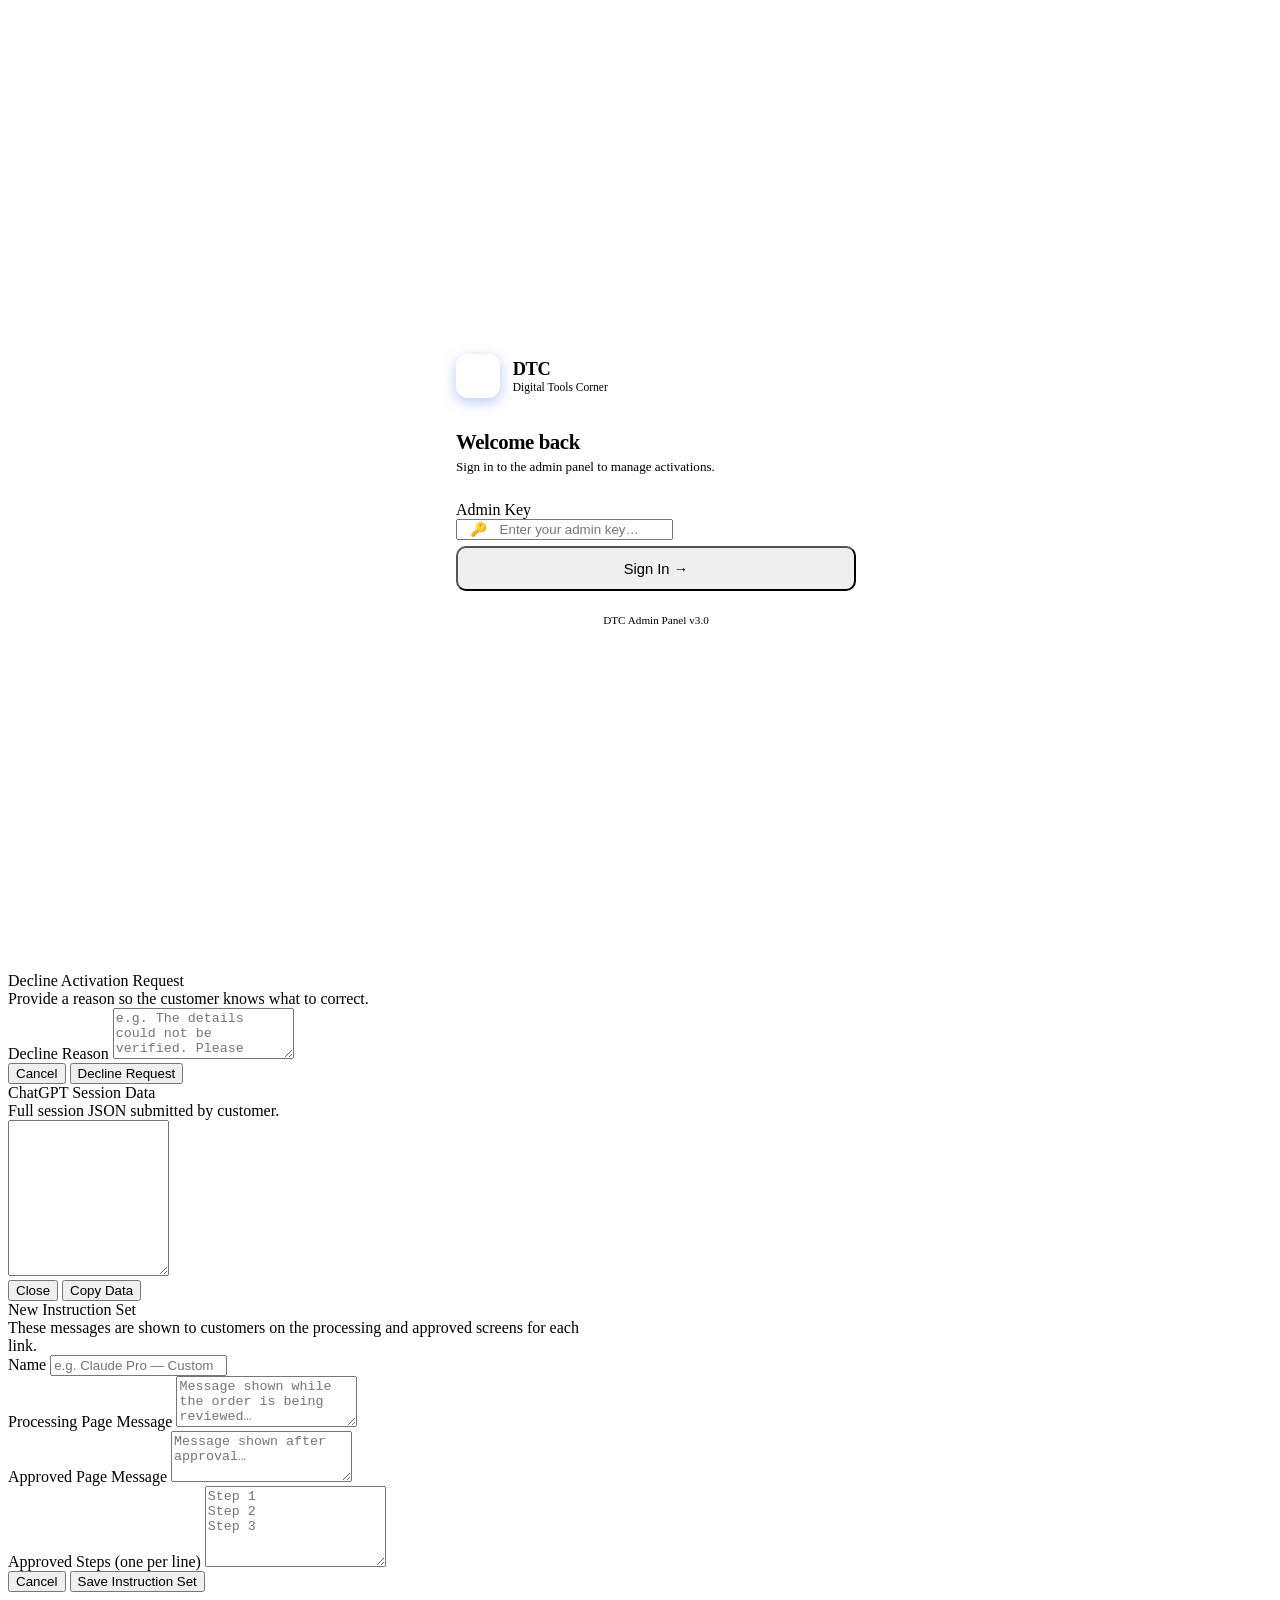
==== public/admin.html @ aa472be1 "Add files via upload" ====
<!DOCTYPE html>
<html lang="en">
<head>
  <meta charset="UTF-8"/>
  <meta name="viewport" content="width=device-width, initial-scale=1.0"/>
  <title>Admin — DTC Digital Tools Corner</title>

  <!-- Google Fonts -->
  <link href="https://fonts.googleapis.com/css2?family=Inter:wght@300;400;500;600;700&family=JetBrains+Mono:wght@400;500&display=swap" rel="stylesheet"/>

  <!-- Modular CSS -->
  <link rel="stylesheet" href="css/theme.css"/>
  <link rel="stylesheet" href="css/layout.css"/>

  <!-- Page-specific component styles (inline — scoped per component) -->
  <style>
    /* ── Dashboard ─────────────────────────────────────────────────────────── */
    .stats { display: grid; grid-template-columns: repeat(6,1fr); gap: .8rem; margin-bottom: 1.3rem; }
    @media (max-width:900px) { .stats { grid-template-columns: repeat(3,1fr); } }
    @media (max-width:480px) { .stats { grid-template-columns: repeat(2,1fr); } }
    .stat     { background: var(--white); border: 1px solid var(--border); border-radius: 10px; padding: .9rem 1rem; box-shadow: var(--shadow); }
    .stat-val { font-size: 1.5rem; font-weight: 700; font-family: 'JetBrains Mono',monospace; color: var(--text); }
    .stat-lbl { font-size: .61rem; color: var(--muted); text-transform: uppercase; letter-spacing: .07em; margin-top: .1rem; font-weight: 500; }
    .sv-blue { color: var(--blue); } .sv-warn { color: var(--warn); }
    .sv-green{ color: var(--success); } .sv-red { color: var(--error); } .sv-ind { color: #6366f1; }

    .link-result     { display: none; margin-top: 1rem; background: var(--success-bg); border: 1px solid var(--success-border); border-radius: 10px; padding: .9rem 1rem; }
    .link-result.show{ display: block; }
    .lr-label { font-size: .63rem; text-transform: uppercase; letter-spacing: .1em; color: var(--success); font-weight: 700; margin-bottom: .45rem; }
    .lr-row   { display: flex; align-items: center; gap: .5rem; }
    .lr-text  { font-family: 'JetBrains Mono',monospace; font-size: .7rem; color: var(--text); flex: 1; overflow: hidden; text-overflow: ellipsis; white-space: nowrap; }
    .lr-note  { font-size: .68rem; color: var(--muted); margin-top: .5rem; }
    .copy-btn { background: var(--white); border: 1.5px solid var(--border); border-radius: 6px; padding: .22rem .55rem; font-size: .66rem; font-family: 'Inter',sans-serif; color: var(--muted); cursor: pointer; transition: all .18s; flex-shrink: 0; font-weight: 600; }
    .copy-btn:hover, .copy-btn.done { border-color: var(--success); color: var(--success); background: var(--success-bg); }

    .orgid-wrap { display: flex; align-items: flex-start; gap: .35rem; }
    .orgid-txt  { font-family: 'JetBrains Mono',monospace; font-size: .66rem; color: var(--text); word-break: break-all; line-height: 1.55; flex: 1; }

    .xbtn { background: none; border: none; color: var(--blue); cursor: pointer; font-size: .67rem; font-family: 'Inter',sans-serif; padding: 0; font-weight: 500; display: block; margin-top: .22rem; }
    .xbtn:hover { text-decoration: underline; }
    .log-row        { display: none; background: #f8faff; }
    .log-row.open   { display: table-row; }
    .log-inner      { padding: .65rem .75rem .65rem 1.8rem; font-size: .63rem; font-family: 'JetBrains Mono',monospace; border-top: 1px solid var(--border); }
    .log-hdr        { display: grid; grid-template-columns: 140px 110px 1fr; gap: .4rem; font-size: .58rem; color: var(--muted); padding-bottom: .25rem; border-bottom: 1px solid var(--border); margin-bottom: .2rem; text-transform: uppercase; letter-spacing: .07em; font-weight: 600; }
    .log-entry      { display: grid; grid-template-columns: 140px 110px 1fr; gap: .4rem; padding: .25rem 0; border-bottom: 1px solid #f1f5f9; color: var(--muted); }
    .log-entry:last-child { border-bottom: none; }
    .le-t { color: var(--text); } .le-ua { overflow: hidden; text-overflow: ellipsis; white-space: nowrap; color: var(--muted2); }

    .sub-exp .days  { font-weight: 700; margin-bottom: .05rem; font-size: .7rem; }
    .sub-exp.ok .days    { color: var(--success); }
    .sub-exp.soon .days  { color: var(--warn); }
    .sub-exp.danger .days{ color: var(--error); }
    .sub-exp .date  { color: var(--muted); font-size: .66rem; font-family: 'JetBrains Mono',monospace; }
    .exp-flag       { display: inline-block; border-radius: 4px; font-size: .6rem; font-weight: 600; padding: .07rem .4rem; margin-top: .15rem; }
    .exp-flag.soon  { background: var(--warn-bg);  border: 1px solid var(--warn-border);  color: var(--warn); }
    .exp-flag.danger,
    .exp-flag.expired { background: var(--error-bg); border: 1px solid var(--error-border); color: var(--error); }

    /* Action buttons inside table */
    .action-wrap  { display: flex; flex-direction: column; gap: .4rem; }
    .approve-btn  { background: var(--success-bg); border: 1.5px solid var(--success-border); border-radius: 7px; padding: .3rem .75rem; font-family: 'Inter',sans-serif; font-size: .73rem; font-weight: 700; color: var(--success); cursor: pointer; transition: all .18s; white-space: nowrap; }
    .approve-btn:hover:not(:disabled)  { background: #dcfce7; border-color: #86efac; transform: translateY(-1px); }
    .approve-btn:disabled  { opacity: .4; cursor: not-allowed; }
    .decline-btn  { background: var(--error-bg);   border: 1.5px solid var(--error-border);   border-radius: 7px; padding: .3rem .75rem; font-family: 'Inter',sans-serif; font-size: .73rem; font-weight: 700; color: var(--error);   cursor: pointer; transition: all .18s; white-space: nowrap; }
    .decline-btn:hover:not(:disabled)  { background: #fee2e2; border-color: #fca5a5; transform: translateY(-1px); }
    /* Generic small action buttons */
    .action-btn       { border-radius: 7px; padding: .28rem .75rem; font-family: 'Inter',sans-serif; font-size: .72rem; font-weight: 700; cursor: pointer; transition: all .18s; white-space: nowrap; border: 1.5px solid; }
    .action-btn:hover { transform: translateY(-1px); }
    .action-btn.deact { background: #f3f4f6; border-color: #d1d5db; color: #6b7280; }
    .action-btn.deact:hover { background: #e5e7eb; border-color: #9ca3af; }
    .action-btn.react { background: var(--blue-light); border-color: var(--blue-mid); color: var(--blue); }
    .action-btn.react:hover { background: #dbeafe; }

    /* ── Customers ─────────────────────────────────────────────────────────── */
    .cust-card { background: var(--white); border: 1.5px solid var(--border); border-radius: 12px; padding: 1.3rem 1.5rem; margin-bottom: .9rem; box-shadow: var(--shadow); transition: all .2s; }
    .cust-card:hover { box-shadow: var(--shadow-md); }
    .cust-card.expiring    { border-color: var(--warn-border);  background: var(--warn-bg); }
    .cust-card.expired-sub { border-color: var(--error-border); background: var(--error-bg); }
    .cust-top { display: flex; align-items: flex-start; justify-content: space-between; gap: 1rem; margin-bottom: .9rem; flex-wrap: wrap; }
    .cust-nm  { font-size: 1rem; font-weight: 700; color: var(--text); margin-bottom: .2rem; }
    .cust-pk  { font-size: .76rem; color: var(--muted); font-weight: 500; }
    .cust-grid{ display: grid; grid-template-columns: repeat(3,1fr); gap: .55rem .9rem; margin-bottom: .9rem; }
    @media (max-width:560px) { .cust-grid { grid-template-columns: 1fr 1fr; } }
    .cf-lbl { font-size: .61rem; text-transform: uppercase; letter-spacing: .08em; color: var(--muted); margin-bottom: .12rem; font-weight: 600; }
    .cf-val { font-size: .75rem; font-family: 'JetBrains Mono',monospace; color: var(--text); word-break: break-all; }
    .cf-val.green { color: var(--success); } .cf-val.warn { color: var(--warn); } .cf-val.red { color: var(--error); }
    .exp-bar-wrap  { margin-bottom: .9rem; }
    .exp-bar-label { display: flex; justify-content: space-between; font-size: .64rem; color: var(--muted); margin-bottom: .3rem; font-weight: 500; }
    .exp-bar       { height: 6px; background: var(--border); border-radius: 3px; overflow: hidden; }
    .exp-bar-fill  { height: 100%; border-radius: 3px; transition: width .5s ease; }
    .email-actions { display: flex; gap: .4rem; flex-wrap: wrap; }

    /* ── Instructions ──────────────────────────────────────────────────────── */
    .instr-card    { background: var(--white); border: 1.5px solid var(--border); border-radius: 12px; padding: 1.2rem 1.4rem; margin-bottom: .8rem; box-shadow: var(--shadow); transition: all .2s; }
    .instr-card:hover { box-shadow: var(--shadow-md); }
    .instr-header  { display: flex; align-items: center; justify-content: space-between; margin-bottom: .7rem; gap: 1rem; flex-wrap: wrap; }
    .instr-name    { font-size: .92rem; font-weight: 700; color: var(--text); }
    .instr-actions { display: flex; gap: .4rem; }
    .instr-preview { font-size: .75rem; color: var(--muted); line-height: 1.6; background: #f8fafc; border: 1px solid var(--border); border-radius: 7px; padding: .75rem .9rem; }
    .preview-label { font-size: .65rem; font-weight: 700; color: var(--muted); text-transform: uppercase; letter-spacing: .07em; margin-bottom: .2rem; }
    .preview-text  { color: var(--text); font-size: .78rem; }
    .preview-steps { padding-left: 1.2rem; font-size: .73rem; color: var(--muted); }

    /* ── Email ─────────────────────────────────────────────────────────────── */
    .provider-btns { display: flex; gap: .4rem; flex-wrap: wrap; margin-bottom: 1.2rem; }
    .gmail-guide   { display: none; background: var(--warn-bg); border: 1px solid var(--warn-border); border-radius: 10px; padding: 1rem 1.1rem; margin-bottom: 1.2rem; font-size: .79rem; line-height: 1.75; color: var(--muted); }
    .email-log-tbl th { text-align: left; font-size: .61rem; text-transform: uppercase; letter-spacing: .08em; color: var(--muted); padding: .4rem .6rem; font-weight: 600; background: #f8fafc; border-bottom: 1px solid var(--border); }
    .email-log-tbl td { padding: .55rem .6rem; border-bottom: 1px solid var(--border); color: var(--muted); font-size: .72rem; }
    .email-log-tbl tr:last-child td { border-bottom: none; }
    .email-log-tbl tr:hover td { background: #f8fafc; }

    /* ── Login screen ──────────────────────────────────────────────────────── */
    #login-wrap {
      min-height: 100vh;
      display: flex;
      align-items: center;
      justify-content: center;
      background: var(--bg);
      width: 100%;
      padding: 2rem 1rem;
    }
    .login-card {
      background: var(--white);
      border: 1px solid var(--border);
      border-radius: 20px;
      padding: 2.8rem 2.4rem;
      width: 100%;
      max-width: 400px;
      box-shadow: var(--shadow-lg);
      animation: fadeUp .4s ease;
    }
    .login-logo {
      display: flex;
      align-items: center;
      gap: .8rem;
      margin-bottom: 2rem;
    }
    .login-logo-icon {
      width: 44px;
      height: 44px;
      background: var(--blue);
      border-radius: 12px;
      display: flex;
      align-items: center;
      justify-content: center;
      box-shadow: 0 4px 14px rgba(37,99,235,.35);
    }
    .login-logo-icon svg { width: 22px; height: 22px; }
    .login-brand   { font-size: 1.15rem; font-weight: 800; color: var(--text); letter-spacing: -.025em; }
    .login-tagline { font-size: .72rem; color: var(--muted); margin-top: .08rem; }
    .login-title   { font-size: 1.3rem; font-weight: 700; color: var(--text); margin-bottom: .3rem; letter-spacing: -.02em; }
    .login-sub     { font-size: .82rem; color: var(--muted); margin-bottom: 1.6rem; }
    .input-group   { position: relative; }
    .input-group input { padding-left: 2.6rem; }
    .input-group-icon { position: absolute; left: .85rem; top: 50%; transform: translateY(-50%); color: var(--muted2); font-size: .85rem; pointer-events: none; }
    .btn-login     { width: 100%; padding: .8rem; font-size: .92rem; border-radius: 10px; margin-top: .4rem; }
    .login-footer  { margin-top: 1.4rem; font-size: .7rem; color: var(--muted2); text-align: center; }
  </style>
</head>
<body>

<!-- ══════════════════════════════════════════════════════════════════════════
     LOGIN SCREEN
═══════════════════════════════════════════════════════════════════════════ -->
<div id="login-wrap">
  <div class="login-card">
    <div class="login-logo">
      <div class="login-logo-icon">
        <svg viewBox="0 0 24 24" fill="none" stroke="#fff" stroke-width="2.3" stroke-linecap="round" stroke-linejoin="round">
          <path d="M13 2L3 14h9l-1 8 10-12h-9l1-8z"/>
        </svg>
      </div>
      <div>
        <div class="login-brand">DTC</div>
        <div class="login-tagline">Digital Tools Corner</div>
      </div>
    </div>

    <div class="login-title">Welcome back</div>
    <div class="login-sub">Sign in to the admin panel to manage activations.</div>

    <div class="form-group">
      <label for="admin-key">Admin Key</label>
      <div class="input-group">
        <span class="input-group-icon">🔑</span>
        <input type="password" id="admin-key" placeholder="Enter your admin key…"/>
      </div>
    </div>

    <button class="btn btn-primary btn-login" id="login-btn" onclick="Auth.login()">Sign In →</button>
    <div class="msg err" id="login-err"></div>

    <div class="login-footer">DTC Admin Panel v3.0</div>
  </div>
</div>


<!-- ══════════════════════════════════════════════════════════════════════════
     APP SHELL  (hidden until login)
═══════════════════════════════════════════════════════════════════════════ -->
<div id="app" style="display:none; width:100%">

  <!-- ── Sidebar ── -->
  <nav class="sidebar" id="sidebar">
    <div class="sb-brand">
      <div class="sb-logo">
        <div class="sb-icon">
          <svg viewBox="0 0 24 24" fill="none" stroke="#fff" stroke-width="2.3" stroke-linecap="round" stroke-linejoin="round">
            <path d="M13 2L3 14h9l-1 8 10-12h-9l1-8z"/>
          </svg>
        </div>
        <div class="sb-name">DTC</div>
      </div>
      <div class="sb-tag">Digital Tools Corner</div>
    </div>

    <div class="nav">
      <div class="nav-sec">Main</div>
      <div class="nav-item active" onclick="Shell.navigate('dashboard', this)">
        <span class="icon">⚡</span>Dashboard
      </div>
      <div class="nav-item" onclick="Shell.navigate('customers', this)">
        <span class="icon">👤</span>Customers
        <span class="nav-badge" id="nb-exp" style="display:none">0</span>
      </div>

      <div class="nav-sec" style="margin-top:.5rem">Settings</div>
      <div class="nav-item" onclick="Shell.navigate('instructions', this)">
        <span class="icon">📋</span>Instructions
      </div>
      <div class="nav-item" onclick="Shell.navigate('email', this)">
        <span class="icon">✉</span>Email Config
      </div>
    </div>

    <div class="sb-footer">Admin Panel v3.0</div>
  </nav>

  <!-- ── Main ── -->
  <main class="main">
    <button class="mob-btn" id="mob-menu-btn">☰ Menu</button>

    <!-- ── PAGE: Dashboard ── -->
    <div class="page active" id="page-dashboard">
      <div class="ph">
        <div class="ph-title">Dashboard</div>
        <div class="ph-sub">Generate activation links and review customer submissions.</div>
      </div>

      <!-- Generate card -->
      <div class="card">
        <div class="card-title">Generate Activation Link</div>
        <div class="form-row">
          <div class="form-group" style="margin-bottom:0">
            <label>Customer Name</label>
            <input type="text" id="cust-name" placeholder="e.g. Ahmed Khan"/>
          </div>
          <div class="form-group" style="margin-bottom:0">
            <label>Product</label>
            <select id="gen-product" onchange="Dashboard.refreshDropdowns(this.value)">
              <option value="claude">Claude Pro</option>
              <option value="chatgpt">ChatGPT Plus</option>
            </select>
          </div>
        </div>
        <div class="form-row" style="margin-top:.9rem">
          <div class="form-group" style="margin-bottom:0">
            <label>Package</label>
            <select id="pkg">
              <option value="">— Select Package —</option>
              <option>Claude Pro — 1 Month</option>
              <option>Claude Pro — 3 Months</option>
              <option>Claude Pro — 6 Months</option>
              <option>Claude Pro — 1 Year</option>
              <option>Custom Package</option>
            </select>
          </div>
          <div class="form-group" style="margin-bottom:0">
            <label>Instruction Set</label>
            <select id="gen-instr-set">
              <option value="">— Default —</option>
            </select>
          </div>
        </div>
        <button class="btn btn-primary" style="margin-top:.6rem" onclick="Dashboard.generateLink()">
          ⚡ Generate Link
        </button>
        <div class="msg err" id="gen-err"></div>
        <div class="link-result" id="link-result">
          <div class="lr-label">✓ Link Ready — Share with customer</div>
          <div class="lr-row">
            <span class="lr-text" id="gen-link"></span>
            <button class="copy-btn" id="copy-btn" onclick="Dashboard.copyGenLink()">Copy</button>
          </div>
          <div class="lr-note">⚠ This link is valid for <strong>6 months</strong>.</div>
        </div>
      </div>

      <!-- Stats row -->
      <div class="stats">
        <div class="stat"><div class="stat-val" id="s-all">0</div><div class="stat-lbl">Total Links</div></div>
        <div class="stat"><div class="stat-val sv-ind" id="s-pend">0</div><div class="stat-lbl">Not Opened</div></div>
        <div class="stat"><div class="stat-val sv-blue" id="s-acc">0</div><div class="stat-lbl">Opened</div></div>
        <div class="stat"><div class="stat-val sv-warn" id="s-sub">0</div><div class="stat-lbl">Submitted</div></div>
        <div class="stat"><div class="stat-val sv-green" id="s-act">0</div><div class="stat-lbl">Activated</div></div>
        <div class="stat"><div class="stat-val sv-red" id="s-exp">0</div><div class="stat-lbl">Expired / Declined</div></div>
      </div>

      <!-- Links table -->
      <div class="card">
        <div class="card-title">
          <span>All Links</span>
          <button class="btn btn-outline btn-sm" onclick="Dashboard.reload()">↻ Refresh</button>
        </div>
        <div class="filters" id="df">
          <button class="fb active" onclick="Dashboard.setFilter('all',this)">All</button>
          <button class="fb" onclick="Dashboard.setFilter('pending',this)">Not Opened</button>
          <button class="fb" onclick="Dashboard.setFilter('accessed',this)">Opened</button>
          <button class="fb" onclick="Dashboard.setFilter('submitted',this)">Submitted</button>
          <button class="fb" onclick="Dashboard.setFilter('activated',this)">Activated</button>
          <button class="fb" onclick="Dashboard.setFilter('declined',this)">Declined</button>
          <button class="fb" onclick="Dashboard.setFilter('expired',this)">Expired</button>
          <button class="fb" onclick="Dashboard.setFilter('deactivated',this)">Deactivated</button>
        </div>
        <div id="dash-tbl"><div class="empty">Click Refresh to load data.</div></div>
      </div>
    </div><!-- /page-dashboard -->


    <!-- ── PAGE: Customers ── -->
    <div class="page" id="page-customers">
      <div class="ph">
        <div class="ph-title">Customers</div>
        <div class="ph-sub">Subscription status, expiry tracking and email communication.</div>
      </div>
      <div class="filters" id="cf" style="margin-bottom:1.2rem">
        <button class="fb active" onclick="Customers.setFilter('all',this)">All</button>
        <button class="fb" onclick="Customers.setFilter('active',this)">Active</button>
        <button class="fb" onclick="Customers.setFilter('expiring',this)">Expiring Soon</button>
        <button class="fb" onclick="Customers.setFilter('expired',this)">Expired</button>
      </div>
      <div id="cust-list"><div class="empty">Loading…</div></div>
    </div><!-- /page-customers -->


    <!-- ── PAGE: Instructions ── -->
    <div class="page" id="page-instructions">
      <div class="ph">
        <div class="ph-title">Instructions</div>
        <div class="ph-sub">Customise the messages customers see on the processing and approval screens.</div>
      </div>
      <button class="btn btn-primary" style="margin-bottom:1.2rem" onclick="Instructions.openModal()">
        + New Instruction Set
      </button>
      <div id="instr-list"><div class="empty">Loading…</div></div>
    </div><!-- /page-instructions -->


    <!-- ── PAGE: Email Config ── -->
    <div class="page" id="page-email">
      <div class="ph">
        <div class="ph-title">Email Configuration</div>
        <div class="ph-sub">Set up SMTP to send automatic renewal reminders and expiry notices.</div>
      </div>

      <div class="card">
        <div class="card-title">SMTP Settings</div>
        <div class="provider-btns">
          <span style="font-size:.72rem;color:var(--muted);font-weight:500;align-self:center;margin-right:.2rem">Quick setup:</span>
          <button class="btn btn-outline btn-sm" onclick="EmailConfig.applyPreset('gmail')">Gmail</button>
          <button class="btn btn-outline btn-sm" onclick="EmailConfig.applyPreset('outlook')">Outlook</button>
          <button class="btn btn-outline btn-sm" onclick="EmailConfig.applyPreset('yahoo')">Yahoo</button>
          <button class="btn btn-outline btn-sm" onclick="EmailConfig.applyPreset('brevo')">Brevo (free)</button>
          <button class="btn btn-outline btn-sm" onclick="EmailConfig.applyPreset('sendgrid')">SendGrid (free)</button>
        </div>
        <div class="gmail-guide" id="gmail-guide">
          <strong style="color:var(--warn);display:block;margin-bottom:.4rem">⚠ Gmail requires an App Password</strong>
          <ol style="padding-left:1.3rem;color:var(--muted)">
            <li>Go to <strong>myaccount.google.com</strong> → Security</li>
            <li>Enable <strong>2-Step Verification</strong></li>
            <li>Search <strong>App Passwords</strong> → Create one named "DTC Portal"</li>
            <li>Paste the 16-character password into the Password field below</li>
          </ol>
        </div>
        <div class="form-row">
          <div class="form-group"><label>SMTP Host</label><input id="em-host" placeholder="smtp.gmail.com"/></div>
          <div class="form-group"><label>Port</label><input id="em-port" placeholder="587"/></div>
        </div>
        <div class="form-row">
          <div class="form-group"><label>Email Address</label><input type="email" id="em-user" placeholder="you@gmail.com"/></div>
          <div class="form-group"><label>App Password</label><input type="password" id="em-pass" placeholder="••••••••••"/></div>
        </div>
        <div class="form-row">
          <div class="form-group"><label>Sender Name</label><input id="em-name" placeholder="DTC Digital Tools Corner"/></div>
          <div class="form-group" style="display:flex;align-items:flex-end;padding-bottom:.1rem">
            <label class="toggle">
              <input type="checkbox" id="em-ssl"/>
              <div class="toggle-track"><div class="toggle-thumb"></div></div>
              <span style="font-size:.82rem;color:var(--text);margin-left:.4rem;font-weight:500">SSL (port 465)</span>
            </label>
          </div>
        </div>
        <div style="display:flex;gap:.6rem;flex-wrap:wrap">
          <button class="btn btn-primary" onclick="EmailConfig.save()">Save Configuration</button>
          <button class="btn btn-outline" onclick="EmailConfig.sendTest()"><span id="test-txt">Send Test Email</span></button>
        </div>
        <div class="msg ok" id="em-ok"></div>
        <div class="msg err" id="em-err"></div>
      </div>

      <div class="card">
        <div class="card-title">Email Log</div>
        <div id="email-log-wrap"><div class="empty">No emails sent yet.</div></div>
      </div>
    </div><!-- /page-email -->

  </main>
</div><!-- /app -->


<!-- ══════════════════════════════════════════════════════════════════════════
     MODALS
═══════════════════════════════════════════════════════════════════════════ -->

<!-- Decline -->
<div class="modal-overlay" id="decline-modal">
  <div class="modal">
    <div class="modal-title">Decline Activation Request</div>
    <div class="modal-sub">Provide a reason so the customer knows what to correct.</div>
    <input type="hidden" id="decline-token"/>
    <div class="form-group">
      <label>Decline Reason</label>
      <textarea id="decline-reason" rows="3" placeholder="e.g. The details could not be verified. Please resubmit."></textarea>
    </div>
    <div class="modal-actions">
      <button class="btn btn-outline" onclick="Modals.closeDecline()">Cancel</button>
      <button class="btn btn-danger"  onclick="Modals.confirmDecline()">Decline Request</button>
    </div>
  </div>
</div>

<!-- Session Data Viewer -->
<div class="modal-overlay" id="session-modal">
  <div class="modal">
    <div class="modal-title">ChatGPT Session Data</div>
    <div class="modal-sub">Full session JSON submitted by customer.</div>
    <textarea id="session-modal-content" rows="10"
      style="font-family:'JetBrains Mono',monospace;font-size:.72rem;resize:vertical" readonly></textarea>
    <div class="modal-actions">
      <button class="btn btn-outline" onclick="Modals.closeSession()">Close</button>
      <button class="btn btn-primary" onclick="Modals.copySession()">Copy Data</button>
    </div>
  </div>
</div>

<!-- Instruction Set Editor -->
<div class="modal-overlay" id="instr-modal">
  <div class="modal" style="max-width:600px">
    <div class="modal-title" id="instr-modal-title">New Instruction Set</div>
    <div class="modal-sub">These messages are shown to customers on the processing and approved screens for each link.</div>
    <input type="hidden" id="instr-id"/>
    <div class="form-group">
      <label>Name</label>
      <input id="instr-name" placeholder="e.g. Claude Pro — Custom"/>
    </div>
    <div class="form-group">
      <label>Processing Page Message</label>
      <textarea id="instr-processing" rows="3" placeholder="Message shown while the order is being reviewed…"></textarea>
    </div>
    <div class="form-group">
      <label>Approved Page Message</label>
      <textarea id="instr-approved" rows="3" placeholder="Message shown after approval…"></textarea>
    </div>
    <div class="form-group">
      <label>Approved Steps <span style="font-weight:400;color:var(--muted)">(one per line)</span></label>
      <textarea id="instr-steps" rows="5" placeholder="Step 1&#10;Step 2&#10;Step 3"></textarea>
    </div>
    <div class="msg err" id="instr-err"></div>
    <div class="modal-actions">
      <button class="btn btn-outline" onclick="Instructions.closeModal()">Cancel</button>
      <button class="btn btn-primary" onclick="Instructions.save()">Save Instruction Set</button>
    </div>
  </div>
</div>


<!-- ══════════════════════════════════════════════════════════════════════════
     JAVASCRIPT — load in dependency order
═══════════════════════════════════════════════════════════════════════════ -->
<script src="js/utils.js"></script>
<script src="js/store.js"></script>
<script src="js/auth.js"></script>
<script src="js/shell.js"></script>
<script src="js/dashboard.js"></script>
<script src="js/customers.js"></script>
<script src="js/instructions.js"></script>
<script src="js/email.js"></script>
<script src="js/modals.js"></script>

<script>
  // ── Bootstrap: wire up everything once DOM is ready ──
  document.addEventListener('DOMContentLoaded', () => {
    Auth.init();
    Modals.init();
  });
</script>

</body>
</html>
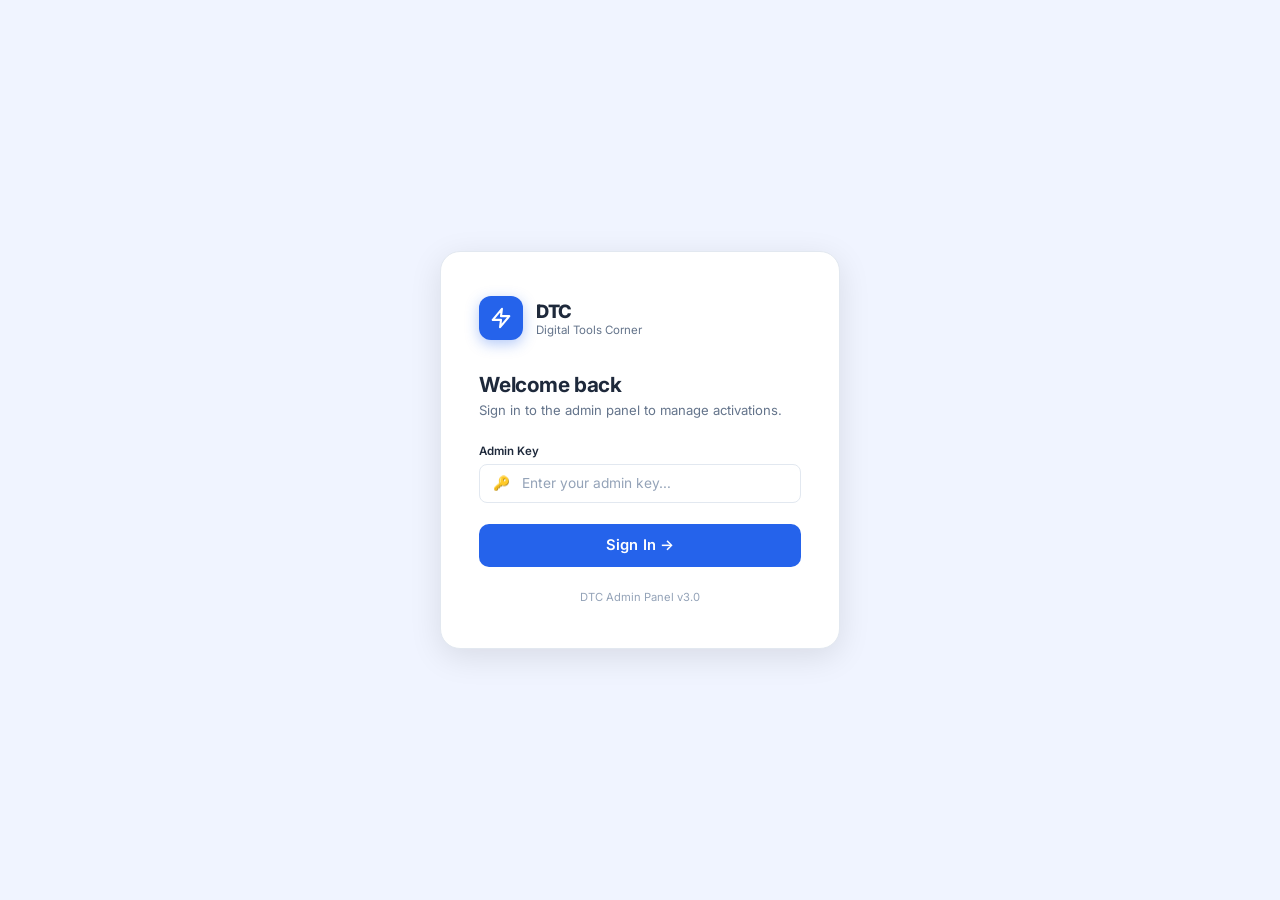
==== commit cfc5d523: "Add files via upload" ====
--- a/public/admin.html
+++ b/public/admin.html
@@ -108,6 +108,70 @@
     .email-log-tbl td { padding: .55rem .6rem; border-bottom: 1px solid var(--border); color: var(--muted); font-size: .72rem; }
     .email-log-tbl tr:last-child td { border-bottom: none; }
     .email-log-tbl tr:hover td { background: #f8fafc; }
+
+    /* ── Instruction section labels ──────────────────────────────────────────── */
+    .instr-section-label{font-size:.6rem;font-weight:700;letter-spacing:.12em;text-transform:uppercase;color:var(--blue);background:var(--blue-light);border:1px solid var(--blue-mid);border-radius:4px;padding:.12rem .5rem;display:inline-block;margin-bottom:.4rem}
+    .instr-section-divider{height:1px;background:var(--border);margin:1rem 0 .8rem}
+    .modal-section-label{font-size:.65rem;font-weight:700;letter-spacing:.1em;text-transform:uppercase;color:var(--blue);margin-bottom:.7rem;padding:.3rem .7rem;background:var(--blue-light);border-radius:6px;display:block}
+
+    /* ── Products page ───────────────────────────────────────────────────────── */
+    .product-card{background:var(--white);border:1.5px solid var(--border);border-radius:12px;padding:1.2rem 1.4rem;margin-bottom:.9rem;box-shadow:var(--shadow);transition:all .2s}
+    .product-card:hover{box-shadow:var(--shadow-md)}
+    .product-card.inactive{opacity:.6}
+    .product-card-header{display:flex;align-items:flex-start;justify-content:space-between;gap:1rem;margin-bottom:.8rem;flex-wrap:wrap}
+    .product-dot{width:12px;height:12px;border-radius:50%;flex-shrink:0;margin-top:.15rem}
+    .product-name{font-size:.92rem;font-weight:700;color:var(--text)}
+    .product-meta{font-size:.74rem;color:var(--muted);margin-top:.1rem}
+    .product-packages{display:flex;flex-direction:column;gap:.3rem;margin-bottom:.7rem}
+    .pkg-row{display:flex;align-items:center;gap:.6rem;font-size:.76rem;padding:.25rem .5rem;background:#f8fafc;border-radius:6px}
+    .pkg-label{flex:1;color:var(--text);font-weight:500}
+    .pkg-price{font-weight:700;color:var(--success);font-family:'JetBrains Mono',monospace;min-width:50px;text-align:right}
+    .pkg-duration{color:var(--muted);font-size:.68rem;min-width:35px;text-align:right}
+    .product-creds{background:#fdf4ff;border:1px solid #e9d5ff;border-radius:8px;padding:.65rem .85rem}
+    .creds-label{font-size:.63rem;font-weight:700;text-transform:uppercase;letter-spacing:.08em;color:#7c3aed;margin-bottom:.3rem}
+    .creds-preview{font-size:.72rem;color:#581c87;font-family:'JetBrains Mono',monospace;white-space:pre-wrap;word-break:break-all}
+    /* Package edit rows in modal */
+    .pkg-edit-row{display:grid;grid-template-columns:1fr 90px 80px 32px;gap:.5rem;align-items:center;margin-bottom:.5rem}
+    .pkg-price-wrap{position:relative}
+    .pkg-currency{position:absolute;left:.7rem;top:50%;transform:translateY(-50%);color:var(--muted);font-size:.82rem;pointer-events:none}
+    .pkg-price-input,.pkg-label-input,.pkg-dur-input{padding:.5rem .7rem;font-size:.82rem;border:1.5px solid var(--border);border-radius:7px;background:var(--white);color:var(--text);outline:none;width:100%}
+    .pkg-price-input{padding-left:1.6rem}
+    .pkg-price-input:focus,.pkg-label-input:focus,.pkg-dur-input:focus{border-color:var(--blue);box-shadow:0 0 0 3px rgba(37,99,235,.1)}
+    @media(max-width:480px){.pkg-edit-row{grid-template-columns:1fr 1fr;gap:.4rem}}
+    /* Price badge in dashboard */
+    .price-badge{display:inline-flex;align-items:center;padding:.1rem .5rem;border-radius:99px;font-size:.62rem;font-weight:700;background:#f0fdf4;border:1px solid #bbf7d0;color:#15803d;font-family:'JetBrains Mono',monospace}
+    /* Price input in generate form */
+    .price-input-wrap{position:relative}
+    .price-input-wrap input{padding-left:1.8rem}
+    .price-currency-icon{position:absolute;left:.75rem;top:50%;transform:translateY(-50%);color:var(--muted);font-weight:700;font-size:.88rem;pointer-events:none}
+
+    /* ── Revenue page ──────────────────────────────────────────────────────── */
+    .rev-big{font-size:2.4rem;font-weight:800;font-family:'JetBrains Mono',monospace;color:var(--success);letter-spacing:-.03em;margin-bottom:.2rem}
+    .rev-big-label{font-size:.72rem;color:var(--muted);text-transform:uppercase;letter-spacing:.1em;font-weight:600}
+    .rev-product-block{background:var(--white);border:1px solid var(--border);border-radius:10px;padding:1rem 1.2rem;margin-bottom:.9rem;box-shadow:var(--shadow)}
+    .rev-product-header{display:flex;align-items:center;justify-content:space-between;margin-bottom:.6rem;flex-wrap:wrap;gap:.5rem}
+    .rev-product-name{font-size:.85rem;font-weight:700;color:var(--text)}
+    .rev-count{font-size:.68rem;color:var(--muted);background:#f1f5f9;border-radius:99px;padding:.1rem .5rem}
+    .rev-product-total{font-size:.95rem;font-weight:700;font-family:'JetBrains Mono',monospace}
+    .rev-bar-wrap{display:flex;align-items:center;gap:.6rem;margin-bottom:.7rem}
+    .rev-bar{flex:1;height:6px;background:var(--border);border-radius:3px;overflow:hidden}
+    .rev-bar-fill{height:100%;border-radius:3px;transition:width .5s ease}
+    .rev-bar-pct{font-size:.65rem;color:var(--muted);font-family:'JetBrains Mono',monospace;min-width:30px;text-align:right}
+    .rev-row{display:grid;grid-template-columns:1fr 1fr 100px 70px;gap:.5rem;align-items:center;padding:.3rem .25rem;border-bottom:1px solid #f1f5f9;font-size:.74rem}
+    .rev-row:last-child{border-bottom:none}
+    .rev-row-name{font-weight:600;color:var(--text)}
+    .rev-row-pkg{color:var(--muted);overflow:hidden;text-overflow:ellipsis;white-space:nowrap}
+    .rev-row-date{color:var(--muted2);font-size:.68rem}
+    .rev-row-price{font-weight:700;color:var(--success);text-align:right;font-family:'JetBrains Mono',monospace}
+
+    /* ── Notification page ────────────────────────────────────────────────────── */
+    .notif-type-btns{display:flex;gap:.4rem;flex-wrap:wrap;margin-bottom:.9rem}
+    .notif-type-btn{padding:.28rem .8rem;border-radius:6px;font-size:.75rem;font-weight:600;cursor:pointer;border:1.5px solid var(--border);background:transparent;font-family:'Inter',sans-serif;transition:all .18s}
+    .notif-type-btn:hover{border-color:var(--border2)}
+    .notif-type-btn.sel-info   {background:#eff6ff;border-color:#bfdbfe;color:#1d4ed8}
+    .notif-type-btn.sel-success{background:#f0fdf4;border-color:#bbf7d0;color:#15803d}
+    .notif-type-btn.sel-warning{background:#fffbeb;border-color:#fde68a;color:#b45309}
+    .notif-type-btn.sel-error  {background:#fef2f2;border-color:#fecaca;color:#dc2626}
 
     /* ── Login screen ──────────────────────────────────────────────────────── */
     #login-wrap {
@@ -224,9 +288,20 @@
         <span class="nav-badge" id="nb-exp" style="display:none">0</span>
       </div>
 
+      <div class="nav-sec" style="margin-top:.5rem">Revenue</div>
+      <div class="nav-item" onclick="Shell.navigate('revenue', this)">
+        <span class="icon">💰</span>Revenue
+      </div>
+      <div class="nav-sec" style="margin-top:.5rem">Catalogue</div>
+      <div class="nav-item" onclick="Shell.navigate('products', this)">
+        <span class="icon">📦</span>Products
+      </div>
       <div class="nav-sec" style="margin-top:.5rem">Settings</div>
       <div class="nav-item" onclick="Shell.navigate('instructions', this)">
         <span class="icon">📋</span>Instructions
+      </div>
+      <div class="nav-item" onclick="Shell.navigate('notifications', this)">
+        <span class="icon">🔔</span>Notifications
       </div>
       <div class="nav-item" onclick="Shell.navigate('email', this)">
         <span class="icon">✉</span>Email Config
@@ -276,11 +351,20 @@
             </select>
           </div>
           <div class="form-group" style="margin-bottom:0">
-            <label>Instruction Set</label>
+            <label>Pre-Activation Instructions</label>
             <select id="gen-instr-set">
               <option value="">— Default —</option>
             </select>
           </div>
+        </div>
+        <div class="form-row" style="margin-top:.5rem">
+          <div class="form-group" style="margin-bottom:0">
+            <label>Post-Activation Instructions</label>
+            <select id="gen-post-instr-set">
+              <option value="">— Same as Pre —</option>
+            </select>
+          </div>
+          <div></div>
         </div>
         <button class="btn btn-primary" style="margin-top:.6rem" onclick="Dashboard.generateLink()">
           ⚡ Generate Link
@@ -292,7 +376,7 @@
             <span class="lr-text" id="gen-link"></span>
             <button class="copy-btn" id="copy-btn" onclick="Dashboard.copyGenLink()">Copy</button>
           </div>
-          <div class="lr-note">⚠ This link is valid for <strong>6 months</strong>.</div>
+          <div class="lr-note">⚠ This link is valid for <strong>6 months</strong>. &nbsp;|&nbsp; Price: <strong id="gen-price-display" style="color:var(--success)">—</strong></div>
         </div>
       </div>
 
@@ -304,6 +388,7 @@
         <div class="stat"><div class="stat-val sv-warn" id="s-sub">0</div><div class="stat-lbl">Submitted</div></div>
         <div class="stat"><div class="stat-val sv-green" id="s-act">0</div><div class="stat-lbl">Activated</div></div>
         <div class="stat"><div class="stat-val sv-red" id="s-exp">0</div><div class="stat-lbl">Expired / Declined</div></div>
+        <div class="stat"><div class="stat-val sv-green" id="s-rev">$0</div><div class="stat-lbl">Total Revenue</div></div>
       </div>
 
       <!-- Links table -->
@@ -355,6 +440,69 @@
       <div id="instr-list"><div class="empty">Loading…</div></div>
     </div><!-- /page-instructions -->
 
+
+    <!-- ── PAGE: Revenue ── -->
+    <div class="page" id="page-revenue">
+      <div class="ph">
+        <div class="ph-title">Revenue</div>
+        <div class="ph-sub">Track total earnings and per-product revenue across all activated subscriptions.</div>
+      </div>
+      <div class="card" style="margin-bottom:1.2rem">
+        <div style="display:flex;align-items:flex-end;gap:2rem;flex-wrap:wrap">
+          <div><div class="rev-big" id="rev-total">$0.00</div><div class="rev-big-label">Total Revenue (Activated)</div></div>
+        </div>
+      </div>
+      <div id="rev-breakdown"><div class="empty">Loading…</div></div>
+    </div><!-- /page-revenue -->
+
+    <!-- ── PAGE: Products ── -->
+    <div class="page" id="page-products">
+      <div class="ph">
+        <div class="ph-title">Products</div>
+        <div class="ph-sub">Manage your product catalogue, packages, prices, and credential details.</div>
+      </div>
+      <button class="btn btn-primary" style="margin-bottom:1.2rem" onclick="Products.openModal()">+ New Product</button>
+      <div id="products-list"><div class="empty">Loading…</div></div>
+    </div><!-- /page-products -->
+
+    <!-- ── PAGE: Notifications ── -->
+    <div class="page" id="page-notifications">
+      <div class="ph">
+        <div class="ph-title">Notifications</div>
+        <div class="ph-sub">Show a banner message to customers when they visit their activation page.</div>
+      </div>
+      <div class="card">
+        <div class="card-title">
+          <span>Banner Message</span>
+          <label class="toggle" style="margin-bottom:0">
+            <input type="checkbox" id="notif-enabled"/>
+            <div class="toggle-track"><div class="toggle-thumb"></div></div>
+            <span style="font-size:.78rem;color:var(--text);margin-left:.4rem;font-weight:600">Enabled</span>
+          </label>
+        </div>
+        <div class="form-group">
+          <label>Message</label>
+          <input id="notif-message" placeholder="e.g. We are experiencing high demand. Processing may take up to 24 hours." style="font-size:.85rem"/>
+        </div>
+        <div class="form-group">
+          <label>Type</label>
+          <select id="notif-type" onchange="Notifications.init()">
+            <option value="info">ℹ Info (blue)</option>
+            <option value="success">✓ Success (green)</option>
+            <option value="warning">⚠ Warning (yellow)</option>
+            <option value="error">⚠ Alert (red)</option>
+          </select>
+        </div>
+        <div class="form-group">
+          <label>Preview</label>
+          <div id="notif-preview" style="display:none"></div>
+          <div style="font-size:.72rem;color:var(--muted2);margin-top:.4rem">Enable the toggle and enter a message to see the preview.</div>
+        </div>
+        <button class="btn btn-primary" onclick="Notifications.save()">Save Notification</button>
+        <div class="msg ok" id="notif-ok"></div>
+        <div class="msg err" id="notif-err"></div>
+      </div>
+    </div><!-- /page-notifications -->
 
     <!-- ── PAGE: Email Config ── -->
     <div class="page" id="page-email">
@@ -463,17 +611,29 @@
       <label>Name</label>
       <input id="instr-name" placeholder="e.g. Claude Pro — Custom"/>
     </div>
+
+    <span class="modal-section-label">📋 Pre-Activation — shown while processing &amp; on approval</span>
     <div class="form-group">
       <label>Processing Page Message</label>
-      <textarea id="instr-processing" rows="3" placeholder="Message shown while the order is being reviewed…"></textarea>
+      <textarea id="instr-processing" rows="2" placeholder="Message shown while the order is being reviewed…"></textarea>
     </div>
     <div class="form-group">
       <label>Approved Page Message</label>
-      <textarea id="instr-approved" rows="3" placeholder="Message shown after approval…"></textarea>
+      <textarea id="instr-approved" rows="2" placeholder="Message shown after approval…"></textarea>
     </div>
     <div class="form-group">
-      <label>Approved Steps <span style="font-weight:400;color:var(--muted)">(one per line)</span></label>
-      <textarea id="instr-steps" rows="5" placeholder="Step 1&#10;Step 2&#10;Step 3"></textarea>
+      <label>Verification Steps <span style="font-weight:400;color:var(--muted)">(one per line)</span></label>
+      <textarea id="instr-steps" rows="4" placeholder="Step 1&#10;Step 2&#10;Step 3"></textarea>
+    </div>
+
+    <span class="modal-section-label">🚀 Post-Activation — shown in the "Getting Started" section</span>
+    <div class="form-group">
+      <label>Post-Activation Message</label>
+      <textarea id="instr-post-approved" rows="2" placeholder="Message shown in the Getting Started section after activation…"></textarea>
+    </div>
+    <div class="form-group">
+      <label>Getting Started Steps <span style="font-weight:400;color:var(--muted)">(one per line)</span></label>
+      <textarea id="instr-post-steps" rows="4" placeholder="Step 1&#10;Step 2&#10;Step 3"></textarea>
     </div>
     <div class="msg err" id="instr-err"></div>
     <div class="modal-actions">
@@ -487,6 +647,59 @@
 <!-- ══════════════════════════════════════════════════════════════════════════
      JAVASCRIPT — load in dependency order
 ═══════════════════════════════════════════════════════════════════════════ -->
+<!-- Product Editor Modal -->
+<div class="modal-overlay" id="prod-modal">
+  <div class="modal" style="max-width:640px">
+    <div class="modal-title" id="prod-modal-title">New Product</div>
+    <div class="modal-sub">Configure what customers see and submit when they use this product's activation link.</div>
+    <input type="hidden" id="prod-id"/>
+    <div class="form-row">
+      <div class="form-group"><label>Product Name</label><input id="prod-name" placeholder="e.g. Claude Pro"/></div>
+      <div class="form-group"><label>Type</label>
+        <select id="prod-type">
+          <option value="session">Claude (Org ID)</option>
+          <option value="chatgpt">ChatGPT (Session data)</option>
+          <option value="credentials">Credentials only</option>
+        </select>
+      </div>
+    </div>
+    <div class="form-row">
+      <div class="form-group"><label>Description</label><input id="prod-desc" placeholder="Short description shown in admin"/></div>
+      <div class="form-group" style="display:flex;align-items:flex-end;gap:1rem;padding-bottom:.1rem">
+        <div style="flex:1"><label>Colour</label><input type="color" id="prod-color" value="#2563eb" style="height:2.4rem;padding:.2rem .3rem;cursor:pointer"/></div>
+        <label class="toggle" style="margin-bottom:.35rem"><input type="checkbox" id="prod-active" checked/><div class="toggle-track"><div class="toggle-thumb"></div></div><span style="font-size:.8rem;font-weight:600;margin-left:.4rem">Active</span></label>
+      </div>
+    </div>
+
+    <div style="margin-bottom:.8rem">
+      <label class="toggle"><input type="checkbox" id="prod-creds-mode" onchange="Products._toggleCredsMode()"/><div class="toggle-track"><div class="toggle-thumb"></div></div><span style="font-size:.82rem;font-weight:600;margin-left:.5rem">Credentials Mode</span></label>
+      <div style="font-size:.72rem;color:var(--muted);margin-top:.3rem;padding-left:2.4rem">When enabled, customers only provide WeChat + email. Login details you enter below are shown to them after approval.</div>
+    </div>
+    <div id="creds-details-wrap" style="display:none;margin-bottom:.9rem">
+      <label>Login Details <span style="font-weight:400;color:var(--muted)">(shown to customer after approval)</span></label>
+      <textarea id="prod-login-details" rows="4" placeholder="e.g.&#10;Website: https://claude.ai&#10;Email: shared@example.com&#10;Password: ••••••••&#10;Notes: Log out after each session"></textarea>
+    </div>
+
+    <div style="display:flex;align-items:center;justify-content:space-between;margin-bottom:.6rem">
+      <label style="margin-bottom:0">Packages & Prices</label>
+      <button class="btn btn-outline btn-sm" onclick="Products.addPkgRow()">+ Add Package</button>
+    </div>
+    <div style="display:grid;grid-template-columns:1fr 90px 80px 32px;gap:.5rem;margin-bottom:.3rem">
+      <span style="font-size:.63rem;font-weight:600;text-transform:uppercase;letter-spacing:.07em;color:var(--muted)">Label</span>
+      <span style="font-size:.63rem;font-weight:600;text-transform:uppercase;letter-spacing:.07em;color:var(--muted)">Price</span>
+      <span style="font-size:.63rem;font-weight:600;text-transform:uppercase;letter-spacing:.07em;color:var(--muted)">Duration</span>
+      <span></span>
+    </div>
+    <div id="pkg-rows"></div>
+
+    <div class="msg err" id="prod-err"></div>
+    <div class="modal-actions">
+      <button class="btn btn-outline" onclick="Products.closeModal()">Cancel</button>
+      <button class="btn btn-primary" onclick="Products.save()">Save Product</button>
+    </div>
+  </div>
+</div>
+
 <script src="js/utils.js"></script>
 <script src="js/store.js"></script>
 <script src="js/auth.js"></script>
@@ -496,6 +709,9 @@
 <script src="js/instructions.js"></script>
 <script src="js/email.js"></script>
 <script src="js/modals.js"></script>
+<script src="js/products.js"></script>
+<script src="js/revenue.js"></script>
+<script src="js/notifications.js"></script>
 
 <script>
   // ── Bootstrap: wire up everything once DOM is ready ──
--- a/public/css/theme.css
+++ b/public/css/theme.css
@@ -0,0 +1,200 @@
+/* ─── DTC Admin — Design Tokens & Reset ─────────────────────────────────── */
+*, *::before, *::after { box-sizing: border-box; margin: 0; padding: 0; }
+
+:root {
+  /* Palette */
+  --bg:            #f0f4ff;
+  --white:         #ffffff;
+  --text:          #1e293b;
+  --muted:         #64748b;
+  --muted2:        #94a3b8;
+  --border:        #e2e8f0;
+  --border2:       #cbd5e1;
+
+  /* Blue — primary */
+  --blue:          #2563eb;
+  --blue-dark:     #1d4ed8;
+  --blue-light:    #eff6ff;
+  --blue-mid:      #dbeafe;
+
+  /* Semantic */
+  --success:       #16a34a;
+  --success-bg:    #f0fdf4;
+  --success-border:#bbf7d0;
+  --error:         #dc2626;
+  --error-bg:      #fef2f2;
+  --error-border:  #fecaca;
+  --warn:          #d97706;
+  --warn-bg:       #fffbeb;
+  --warn-border:   #fde68a;
+
+  /* Product colours */
+  --gpt:           #10a37f;
+  --gpt-bg:        #f0faf7;
+  --gpt-border:    #a7f3d0;
+
+  /* Sidebar */
+  --sidebar:       #1e293b;
+  --sidebar-hover: rgba(255,255,255,.07);
+  --sidebar-active:rgba(37,99,235,.25);
+  --sidebar-w:     240px;
+
+  /* Elevation */
+  --shadow:    0 1px 3px rgba(0,0,0,.08), 0 2px 8px rgba(0,0,0,.04);
+  --shadow-md: 0 4px 16px rgba(0,0,0,.08);
+  --shadow-lg: 0 8px 32px rgba(0,0,0,.10);
+}
+
+body {
+  font-family: 'Inter', sans-serif;
+  background: var(--bg);
+  color: var(--text);
+  min-height: 100vh;
+  font-size: 14px;
+}
+
+/* ── Typography helpers ── */
+label {
+  display: block;
+  font-size: .72rem;
+  font-weight: 600;
+  color: var(--text);
+  margin-bottom: .38rem;
+}
+
+/* ── Form controls ── */
+input, select, textarea {
+  width: 100%;
+  background: var(--white);
+  border: 1.5px solid var(--border);
+  border-radius: 8px;
+  padding: .65rem .9rem;
+  font-family: 'Inter', sans-serif;
+  font-size: .86rem;
+  color: var(--text);
+  outline: none;
+  transition: border-color .2s, box-shadow .2s;
+  -webkit-appearance: none;
+}
+input:focus, select:focus, textarea:focus {
+  border-color: var(--blue);
+  box-shadow: 0 0 0 3px rgba(37,99,235,.1);
+}
+input::placeholder, textarea::placeholder { color: var(--muted2); }
+select option { background: var(--white); }
+
+/* ── Layout helpers ── */
+.form-row   { display: grid; grid-template-columns: 1fr 1fr;     gap: .9rem; margin-bottom: .9rem; }
+.form-row-3 { display: grid; grid-template-columns: 1fr 1fr 1fr; gap: .9rem; margin-bottom: .9rem; }
+.form-group { margin-bottom: .9rem; }
+@media (max-width: 560px) { .form-row, .form-row-3 { grid-template-columns: 1fr; } }
+
+/* ── Buttons ── */
+.btn {
+  display: inline-flex;
+  align-items: center;
+  justify-content: center;
+  gap: .4rem;
+  padding: .58rem 1.2rem;
+  border-radius: 8px;
+  font-family: 'Inter', sans-serif;
+  font-size: .82rem;
+  font-weight: 600;
+  cursor: pointer;
+  border: none;
+  transition: all .18s;
+  white-space: nowrap;
+  letter-spacing: .01em;
+}
+.btn:hover:not(:disabled) { transform: translateY(-1px); }
+.btn:disabled             { opacity: .5; cursor: not-allowed; transform: none; }
+
+.btn-primary   { background: var(--blue);       color: #fff; }
+.btn-primary:hover:not(:disabled)  { background: var(--blue-dark); box-shadow: 0 4px 14px rgba(37,99,235,.3); }
+
+.btn-danger    { background: var(--error);       color: #fff; }
+.btn-danger:hover:not(:disabled)   { background: #b91c1c; }
+
+.btn-outline   { background: var(--white); border: 1.5px solid var(--border); color: var(--text); }
+.btn-outline:hover { border-color: var(--border2); background: #f8fafc; }
+
+.btn-ghost-blue { background: var(--blue-light); border: 1.5px solid var(--blue-mid); color: var(--blue); }
+.btn-ghost-blue:hover { background: #dbeafe; }
+
+.btn-warn      { background: var(--warn-bg);  border: 1.5px solid var(--warn-border);  color: var(--warn); }
+.btn-sm        { padding: .28rem .7rem; font-size: .72rem; }
+
+/* ── Feedback messages ── */
+.msg { font-size: .78rem; padding: .55rem .85rem; border-radius: 8px; margin-top: .7rem; display: none; font-weight: 500; }
+.msg.show { display: block; }
+.msg.ok  { background: var(--success-bg);  border: 1px solid var(--success-border); color: var(--success); }
+.msg.err { background: var(--error-bg);    border: 1px solid var(--error-border);   color: var(--error);   }
+.empty   { text-align: center; color: var(--muted); font-size: .82rem; padding: 2.5rem 0; }
+
+/* ── Badges ── */
+.badge      { display: inline-flex; align-items: center; gap: .27rem; padding: .18rem .6rem; border-radius: 99px; font-size: .63rem; font-weight: 600; white-space: nowrap; }
+.b-dot      { width: 5px; height: 5px; border-radius: 50%; background: currentColor; }
+.b-pend     { background: #f1f5f9;           border: 1px solid #e2e8f0;              color: var(--muted);   }
+.b-acc      { background: var(--blue-light); border: 1px solid var(--blue-mid);      color: var(--blue);    }
+.b-sub      { background: var(--warn-bg);    border: 1px solid var(--warn-border);   color: var(--warn);    }
+.b-act      { background: var(--success-bg); border: 1px solid var(--success-border);color: var(--success); }
+.b-exp      { background: var(--error-bg);   border: 1px solid var(--error-border);  color: var(--error);   }
+.b-dec      { background: #fdf4ff;           border: 1px solid #e9d5ff;              color: #7c3aed;        }
+.b-deact    { background: #f3f4f6;           border: 1px solid #d1d5db;              color: #6b7280;        }
+
+/* ── Product tags ── */
+.prod-tag        { display: inline-flex; align-items: center; gap: .3rem; padding: .12rem .55rem; border-radius: 99px; font-size: .63rem; font-weight: 600; }
+.prod-claude     { background: var(--blue-light); border: 1px solid var(--blue-mid);  color: var(--blue); }
+.prod-chatgpt    { background: var(--gpt-bg);     border: 1px solid var(--gpt-border);color: var(--gpt);  }
+
+/* ── Card ── */
+.card       { background: var(--white); border: 1px solid var(--border); border-radius: 12px; padding: 1.5rem; margin-bottom: 1.2rem; box-shadow: var(--shadow); }
+.card-title { font-size: .72rem; font-weight: 700; text-transform: uppercase; letter-spacing: .09em; color: var(--muted); margin-bottom: 1.2rem; display: flex; align-items: center; justify-content: space-between; }
+
+/* ── Page header ── */
+.ph       { margin-bottom: 1.8rem; }
+.ph-title { font-size: 1.4rem; font-weight: 700; color: var(--text); letter-spacing: -.02em; }
+.ph-sub   { font-size: .82rem; color: var(--muted); margin-top: .25rem; }
+
+/* ── Modal ── */
+.modal-overlay { display: none; position: fixed; inset: 0; background: rgba(15,23,42,.5); z-index: 200; align-items: center; justify-content: center; padding: 1rem; backdrop-filter: blur(4px); }
+.modal-overlay.open { display: flex; }
+.modal        { background: var(--white); border-radius: 14px; padding: 1.8rem; width: 100%; max-width: 520px; box-shadow: 0 20px 60px rgba(0,0,0,.15); animation: fadeUp .2s ease; max-height: 90vh; overflow-y: auto; }
+.modal-title  { font-size: 1rem; font-weight: 700; color: var(--text); margin-bottom: .4rem; }
+.modal-sub    { font-size: .82rem; color: var(--muted); margin-bottom: 1.4rem; line-height: 1.6; }
+.modal-actions{ display: flex; gap: .6rem; justify-content: flex-end; margin-top: 1.3rem; }
+
+/* ── Filter bar ── */
+.filters { display: flex; gap: .35rem; flex-wrap: wrap; margin-bottom: 1rem; }
+.fb      { padding: .28rem .8rem; border-radius: 6px; font-size: .72rem; font-weight: 600; cursor: pointer; border: 1.5px solid var(--border); background: transparent; color: var(--muted); font-family: 'Inter', sans-serif; transition: all .18s; }
+.fb:hover  { border-color: var(--border2); color: var(--text); background: #f8fafc; }
+.fb.active { background: var(--blue); color: #fff; border-color: var(--blue); }
+
+/* ── Table ── */
+.tbl-wrap { overflow-x: auto; border-radius: 8px; border: 1px solid var(--border); }
+table     { width: 100%; border-collapse: collapse; font-size: .78rem; }
+thead     { background: #f8fafc; }
+thead tr  { border-bottom: 1px solid var(--border); }
+th        { text-align: left; font-size: .62rem; text-transform: uppercase; letter-spacing: .09em; color: var(--muted); padding: .55rem .75rem; font-weight: 600; white-space: nowrap; }
+td        { padding: .72rem .75rem; border-bottom: 1px solid var(--border); vertical-align: top; background: var(--white); }
+tr:last-child td  { border-bottom: none; }
+tr:hover td       { background: #fafbff; }
+tr.row-expiring td    { background: #fffbeb; }
+tr.row-expired-sub td { background: #fff8f8; }
+tr.row-declined td    { background: #fff5f5; }
+tr.row-deactivated td { background: #f5f5f5; opacity: .7; }
+
+/* ── Inline copy button ── */
+.icopy { background: none; border: 1.5px solid var(--border); border-radius: 5px; padding: .12rem .42rem; font-size: .6rem; font-family: 'Inter', sans-serif; color: var(--muted); cursor: pointer; transition: all .18s; flex-shrink: 0; margin-top: 1px; font-weight: 600; }
+.icopy:hover, .icopy.done { border-color: var(--success); color: var(--success); background: var(--success-bg); }
+
+/* ── Toggle switch ── */
+.toggle         { display: flex; align-items: center; gap: .6rem; cursor: pointer; }
+.toggle input   { display: none; }
+.toggle-track   { width: 36px; height: 20px; background: var(--border); border-radius: 99px; position: relative; transition: background .2s; }
+.toggle input:checked ~ .toggle-track { background: var(--blue); }
+.toggle-thumb   { width: 14px; height: 14px; background: #fff; border-radius: 50%; position: absolute; top: 3px; left: 3px; transition: left .2s; box-shadow: 0 1px 3px rgba(0,0,0,.15); }
+.toggle input:checked ~ .toggle-track .toggle-thumb { left: 19px; }
+
+@keyframes fadeUp   { from { opacity: 0; transform: translateY(10px); } to { opacity: 1; transform: none; } }
+@keyframes fadeDown { from { opacity: 0; transform: translateY(-8px); } to { opacity: 1; transform: none; } }
--- a/public/css/layout.css
+++ b/public/css/layout.css
@@ -0,0 +1,50 @@
+/* ─── DTC Admin — Shell Layout (sidebar + main) ─────────────────────────── */
+
+body { display: flex; }
+
+/* ── Sidebar ── */
+.sidebar {
+  width: var(--sidebar-w);
+  background: var(--sidebar);
+  display: flex;
+  flex-direction: column;
+  position: fixed;
+  top: 0; left: 0;
+  height: 100vh;
+  z-index: 100;
+  transition: transform .25s;
+}
+
+.sb-brand   { padding: 1.4rem 1.2rem 1.1rem; border-bottom: 1px solid rgba(255,255,255,.08); }
+.sb-logo    { display: flex; align-items: center; gap: .6rem; margin-bottom: .1rem; }
+.sb-icon    { width: 32px; height: 32px; background: var(--blue); border-radius: 8px; display: flex; align-items: center; justify-content: center; flex-shrink: 0; }
+.sb-icon svg{ width: 17px; height: 17px; }
+.sb-name    { font-size: 1rem; font-weight: 700; color: #fff; letter-spacing: -.02em; }
+.sb-tag     { font-size: .62rem; color: rgba(255,255,255,.4); margin-top: .08rem; }
+
+.nav        { flex: 1; padding: .8rem 0; overflow-y: auto; }
+.nav-sec    { font-size: .58rem; font-weight: 600; letter-spacing: .12em; text-transform: uppercase; color: rgba(255,255,255,.25); padding: .6rem 1.2rem .25rem; }
+.nav-item   { display: flex; align-items: center; gap: .6rem; padding: .58rem 1.2rem; font-size: .82rem; color: rgba(255,255,255,.55); cursor: pointer; transition: all .15s; border-left: 2px solid transparent; user-select: none; }
+.nav-item:hover   { color: rgba(255,255,255,.85); background: var(--sidebar-hover); }
+.nav-item.active  { color: #fff; background: var(--sidebar-active); border-left-color: var(--blue); }
+.nav-item .icon   { font-size: .9rem; width: 18px; text-align: center; flex-shrink: 0; }
+.nav-badge { margin-left: auto; background: rgba(217,119,6,.2); border: 1px solid rgba(217,119,6,.3); border-radius: 99px; font-size: .6rem; font-family: 'JetBrains Mono', monospace; padding: .1rem .45rem; color: #fbbf24; font-weight: 600; }
+
+.sb-footer  { padding: 1rem 1.2rem; border-top: 1px solid rgba(255,255,255,.07); font-size: .63rem; color: rgba(255,255,255,.25); }
+
+/* ── Main content area ── */
+.main { margin-left: var(--sidebar-w); flex: 1; padding: 2rem 2rem 5rem; min-width: 0; }
+
+/* ── Pages — only .active shown ── */
+.page        { display: none; animation: fadeDown .2s ease; }
+.page.active { display: block; }
+
+/* ── Mobile hamburger ── */
+.mob-btn { display: none; align-items: center; gap: .5rem; background: var(--white); border: 1px solid var(--border); border-radius: 8px; padding: .45rem .8rem; font-size: .8rem; color: var(--muted); cursor: pointer; margin-bottom: 1.4rem; box-shadow: var(--shadow); }
+
+@media (max-width: 768px) {
+  .sidebar               { transform: translateX(-100%); }
+  .sidebar.open          { transform: none; }
+  .main                  { margin-left: 0; padding: 1.2rem 1rem 4rem; }
+  .mob-btn               { display: flex !important; }
+}
